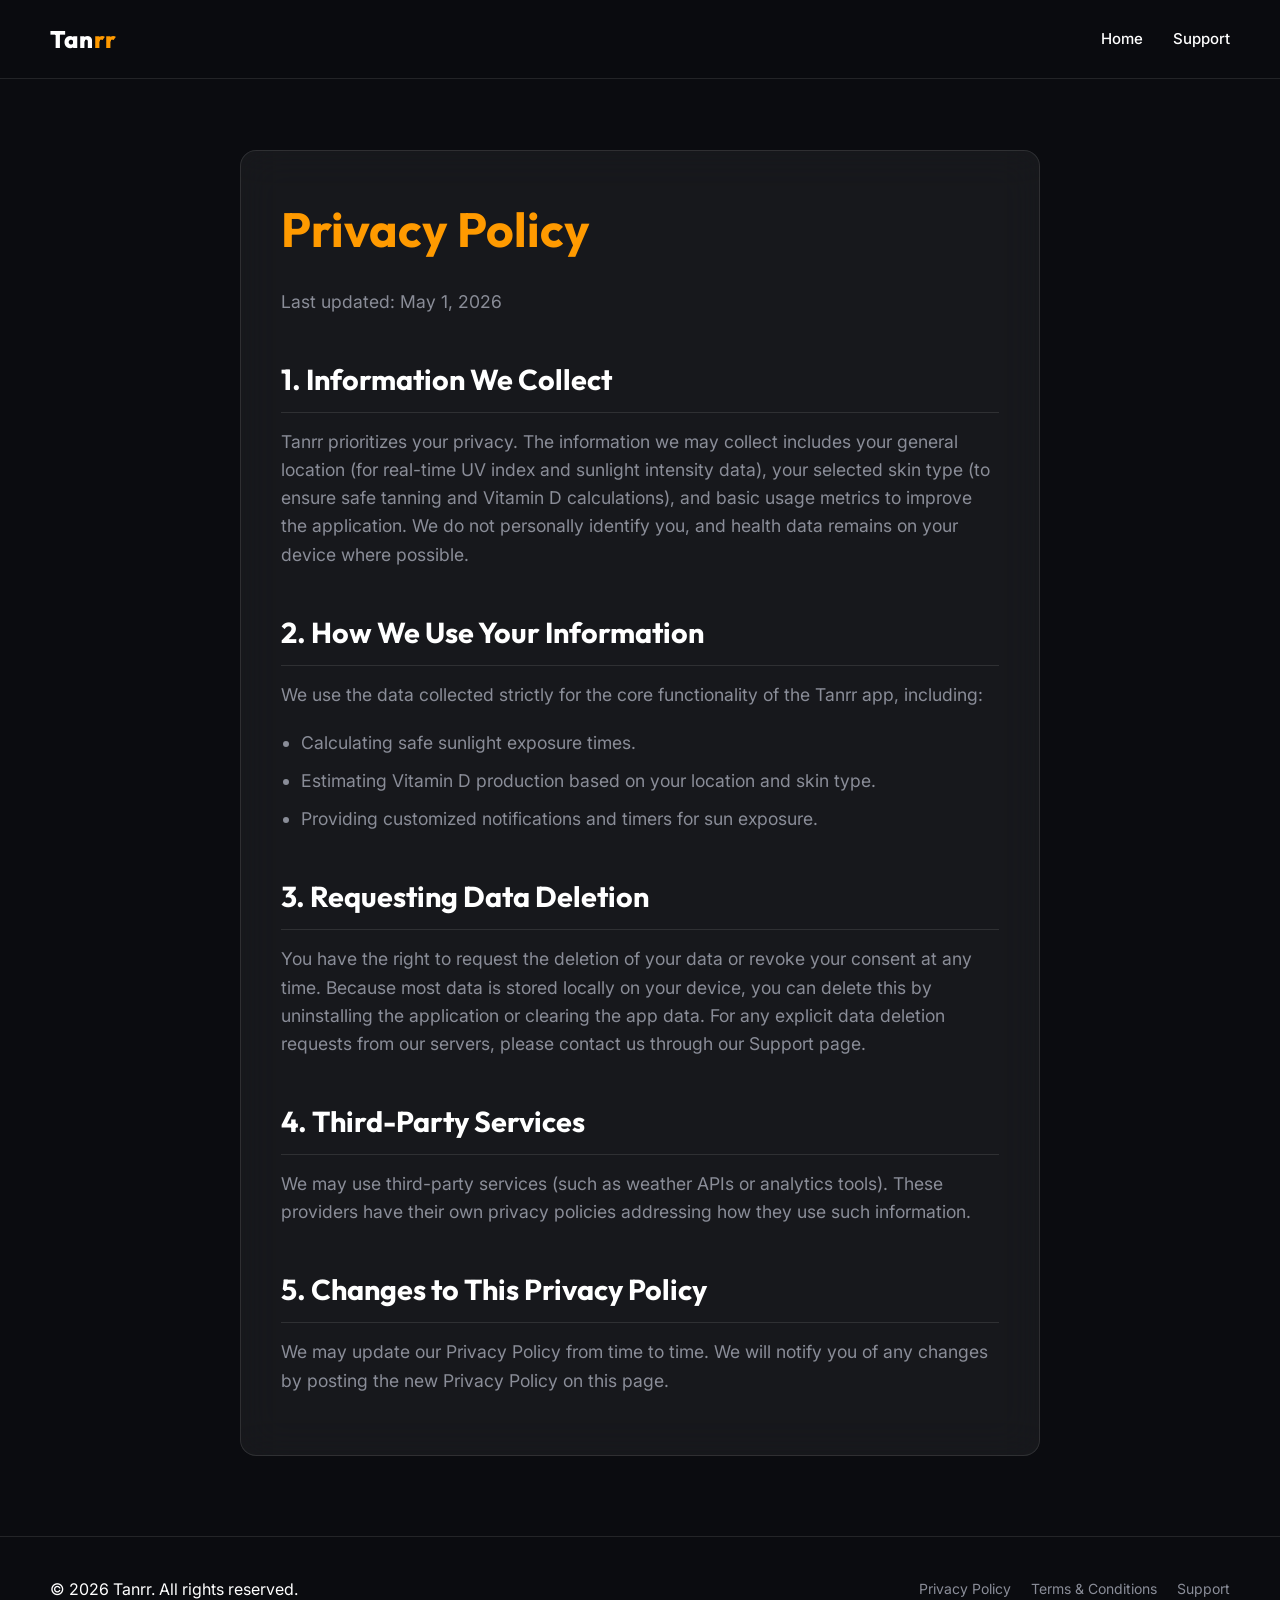
==== privacy.html @ 865211ab "first commit" ====
<!DOCTYPE html>
<html lang="en">
<head>
    <meta charset="UTF-8">
    <meta name="viewport" content="width=device-width, initial-scale=1.0">
    <title>Privacy Policy - Tanrr</title>
    <meta name="description" content="Privacy Policy for Tanrr application.">
    <link rel="stylesheet" href="style.css">
</head>
<body>
    <header>
        <div class="logo">Tan<span>rr</span></div>
        <nav>
            <ul>
                <li><a href="index.html">Home</a></li>
                <li><a href="support.html">Support</a></li>
            </ul>
        </nav>
    </header>

    <main class="page-content">
        <div class="glass-panel">
            <h1>Privacy Policy</h1>
            <p>Last updated: May 1, 2026</p>

            <h2>1. Information We Collect</h2>
            <p>Tanrr prioritizes your privacy. The information we may collect includes your general location (for real-time UV index and sunlight intensity data), your selected skin type (to ensure safe tanning and Vitamin D calculations), and basic usage metrics to improve the application. We do not personally identify you, and health data remains on your device where possible.</p>

            <h2>2. How We Use Your Information</h2>
            <p>We use the data collected strictly for the core functionality of the Tanrr app, including: </p>
            <ul>
                <li>Calculating safe sunlight exposure times.</li>
                <li>Estimating Vitamin D production based on your location and skin type.</li>
                <li>Providing customized notifications and timers for sun exposure.</li>
            </ul>

            <h2>3. Requesting Data Deletion</h2>
            <p>You have the right to request the deletion of your data or revoke your consent at any time. Because most data is stored locally on your device, you can delete this by uninstalling the application or clearing the app data. For any explicit data deletion requests from our servers, please contact us through our Support page.</p>

            <h2>4. Third-Party Services</h2>
            <p>We may use third-party services (such as weather APIs or analytics tools). These providers have their own privacy policies addressing how they use such information.</p>
            
            <h2>5. Changes to This Privacy Policy</h2>
            <p>We may update our Privacy Policy from time to time. We will notify you of any changes by posting the new Privacy Policy on this page.</p>
        </div>
    </main>

    <footer>
        <div class="footer-content">
            <p>&copy; 2026 Tanrr. All rights reserved.</p>
            <div class="footer-links">
                <a href="privacy.html">Privacy Policy</a>
                <a href="terms.html">Terms & Conditions</a>
                <a href="support.html">Support</a>
            </div>
        </div>
    </footer>
</body>
</html>
---- style.css ----
@import url('https://fonts.googleapis.com/css2?family=Inter:wght@300;400;600;800&family=Outfit:wght@400;600;800&display=swap');

:root {
  --bg-color: #0b0c10;
  --text-primary: #ffffff;
  --text-secondary: #8a8d98;
  --accent-color: #ff9a00;
  --accent-glow: rgba(255, 154, 0, 0.5);
  --glass-bg: rgba(255, 255, 255, 0.05);
  --glass-border: rgba(255, 255, 255, 0.1);
}

* {
  margin: 0;
  padding: 0;
  box-sizing: border-box;
}

body {
  font-family: 'Inter', sans-serif;
  background-color: var(--bg-color);
  color: var(--text-primary);
  line-height: 1.6;
  overflow-x: hidden;
}

h1, h2, h3, h4 {
  font-family: 'Outfit', sans-serif;
}

a {
  color: var(--text-primary);
  text-decoration: none;
  transition: color 0.3s ease;
}

a:hover {
  color: var(--accent-color);
}

/* Header & Nav */
header {
  position: fixed;
  top: 0;
  width: 100%;
  padding: 20px 50px;
  display: flex;
  justify-content: space-between;
  align-items: center;
  z-index: 1000;
  background: rgba(11, 12, 16, 0.8);
  backdrop-filter: blur(10px);
  border-bottom: 1px solid var(--glass-border);
}

.logo {
  font-family: 'Outfit', sans-serif;
  font-size: 24px;
  font-weight: 800;
  color: var(--text-primary);
  letter-spacing: 1px;
}

.logo span {
  color: var(--accent-color);
}

nav ul {
  list-style: none;
  display: flex;
  gap: 30px;
}

nav ul li a {
  font-size: 15px;
  font-weight: 500;
}

/* Hero Section */
.hero {
  height: 100vh;
  display: flex;
  flex-direction: column;
  justify-content: center;
  align-items: center;
  text-align: center;
  padding: 0 20px;
  position: relative;
}

.hero::before {
  content: '';
  position: absolute;
  top: 20%;
  left: 50%;
  transform: translate(-50%, -50%);
  width: 500px;
  height: 500px;
  background: var(--accent-color);
  filter: blur(200px);
  opacity: 0.2;
  z-index: -1;
  border-radius: 50%;
}

.hero h1 {
  font-size: 4rem;
  font-weight: 800;
  margin-bottom: 20px;
  background: linear-gradient(135deg, #ffffff, #a8a9b0);
  -webkit-background-clip: text;
  -webkit-text-fill-color: transparent;
}

.hero p {
  font-size: 1.2rem;
  color: var(--text-secondary);
  max-width: 600px;
  margin-bottom: 40px;
}

.cta-button {
  padding: 15px 40px;
  background: linear-gradient(135deg, #ff9a00, #ff5500);
  color: #fff;
  font-size: 16px;
  font-weight: 600;
  border-radius: 30px;
  box-shadow: 0 10px 20px var(--accent-glow);
  transition: transform 0.3s ease, box-shadow 0.3s ease;
}

.cta-button:hover {
  transform: translateY(-3px);
  box-shadow: 0 15px 30px var(--accent-glow);
  color: #fff;
}

/* Pages Section */
.page-content {
  padding: 150px 50px 80px;
  max-width: 900px;
  margin: 0 auto;
}

.page-content h1 {
  font-size: 3rem;
  margin-bottom: 20px;
  color: var(--accent-color);
}

.page-content h2 {
  font-size: 1.8rem;
  margin-top: 40px;
  margin-bottom: 15px;
  border-bottom: 1px solid var(--glass-border);
  padding-bottom: 10px;
}

.page-content p, .page-content ul {
  font-size: 1.1rem;
  color: var(--text-secondary);
  margin-bottom: 20px;
}

.page-content ul {
  padding-left: 20px;
}

.page-content ul li {
  margin-bottom: 10px;
}

.glass-panel {
  background: var(--glass-bg);
  border: 1px solid var(--glass-border);
  border-radius: 16px;
  padding: 40px;
  backdrop-filter: blur(20px);
}

/* Form Styles */
.form-group {
  margin-bottom: 20px;
}

.form-group label {
  display: block;
  margin-bottom: 8px;
  font-weight: 600;
  color: var(--text-primary);
}

.form-group input, .form-group textarea {
  width: 100%;
  padding: 15px;
  background: rgba(255, 255, 255, 0.05);
  border: 1px solid var(--glass-border);
  border-radius: 8px;
  color: var(--text-primary);
  font-family: 'Inter', sans-serif;
  outline: none;
  transition: border-color 0.3s ease;
}

.form-group input:focus, .form-group textarea:focus {
  border-color: var(--accent-color);
}

.submit-btn {
  background: var(--accent-color);
  color: #fff;
  border: none;
  padding: 15px 30px;
  border-radius: 8px;
  font-weight: 600;
  cursor: pointer;
  transition: opacity 0.3s ease;
}

.submit-btn:hover {
  opacity: 0.9;
}

/* Footer */
footer {
  padding: 40px 50px;
  text-align: center;
  border-top: 1px solid var(--glass-border);
  margin-top: auto;
}

.footer-content {
  display: flex;
  justify-content: space-between;
  align-items: center;
  max-width: 1200px;
  margin: 0 auto;
}

.footer-links {
  display: flex;
  gap: 20px;
}

.footer-links a {
  color: var(--text-secondary);
  font-size: 14px;
}

.footer-links a:hover {
  color: var(--text-primary);
}

/* Responsive */
@media (max-width: 768px) {
  header { padding: 20px; }
  .hero h1 { font-size: 2.5rem; }
  .page-content { padding: 120px 20px 60px; }
  .footer-content { flex-direction: column; gap: 20px; }
}
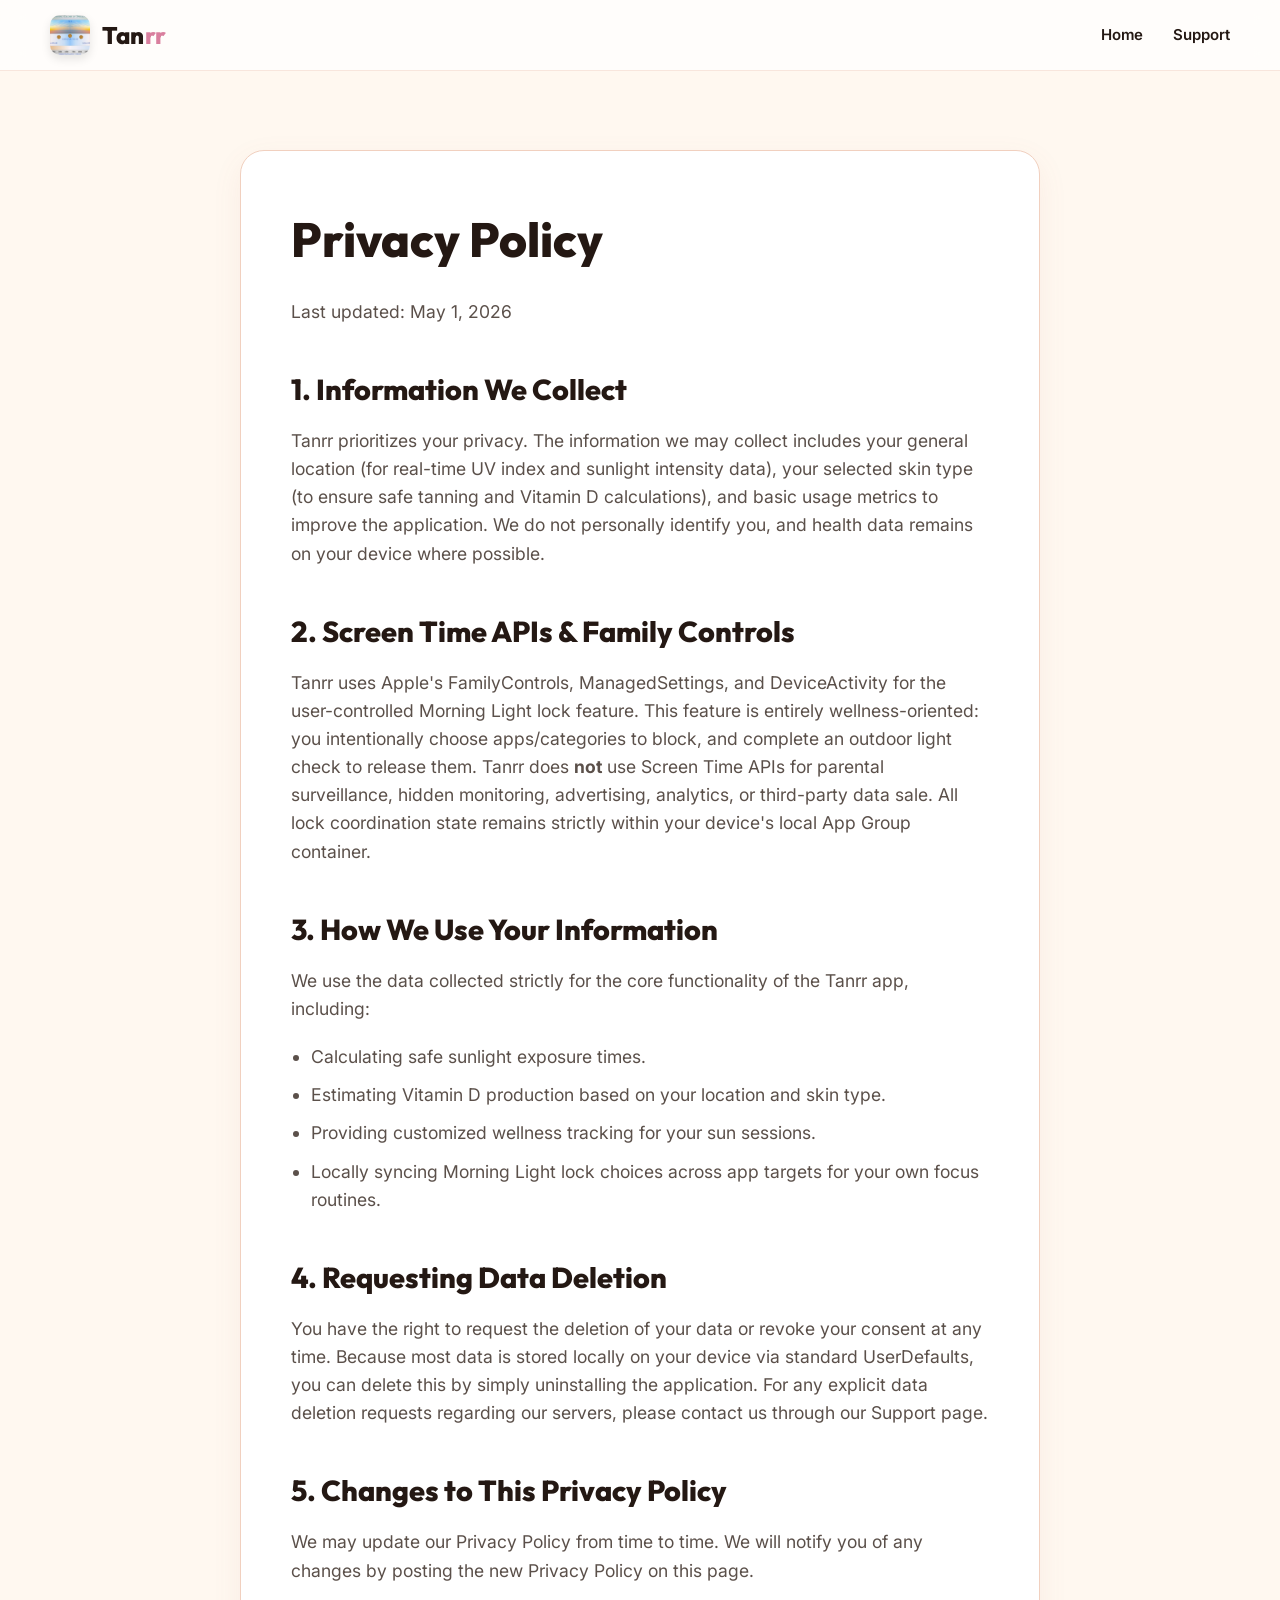
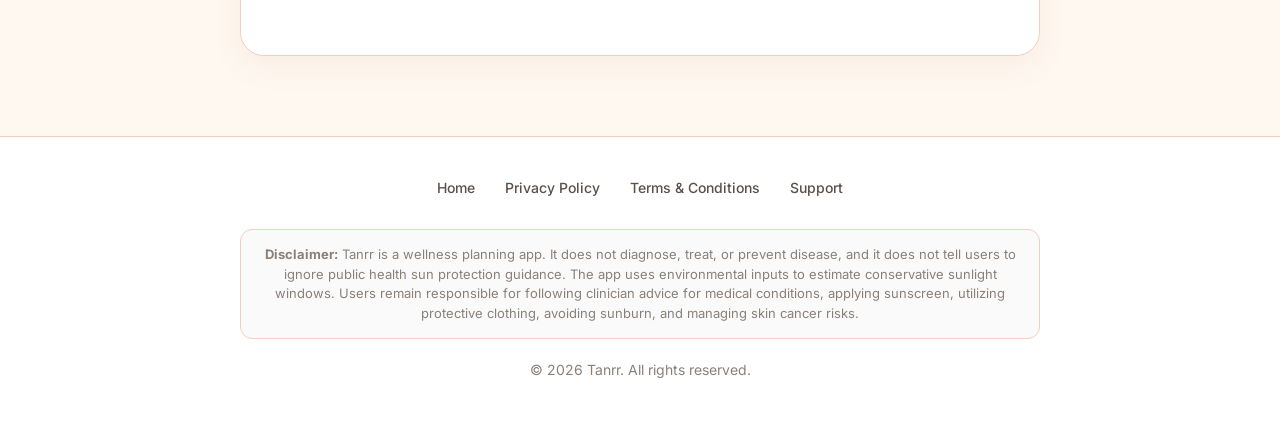
==== commit 588bd9ed: "Redesign website to match onboarding aesthetic and add disclaimer" ====
--- a/privacy.html
+++ b/privacy.html
@@ -9,7 +9,10 @@
 </head>
 <body>
     <header>
-        <div class="logo">Tan<span>rr</span></div>
+        <a href="index.html" class="logo-container">
+            <img src="app-icon.jpeg" alt="Tanrr Icon" class="app-icon" />
+            <div class="logo">Tan<span>rr</span></div>
+        </a>
         <nav>
             <ul>
                 <li><a href="index.html">Home</a></li>
@@ -26,20 +29,21 @@
             <h2>1. Information We Collect</h2>
             <p>Tanrr prioritizes your privacy. The information we may collect includes your general location (for real-time UV index and sunlight intensity data), your selected skin type (to ensure safe tanning and Vitamin D calculations), and basic usage metrics to improve the application. We do not personally identify you, and health data remains on your device where possible.</p>
 
-            <h2>2. How We Use Your Information</h2>
+            <h2>2. Screen Time APIs & Family Controls</h2>
+            <p>Tanrr uses Apple's FamilyControls, ManagedSettings, and DeviceActivity for the user-controlled Morning Light lock feature. This feature is entirely wellness-oriented: you intentionally choose apps/categories to block, and complete an outdoor light check to release them. Tanrr does <strong>not</strong> use Screen Time APIs for parental surveillance, hidden monitoring, advertising, analytics, or third-party data sale. All lock coordination state remains strictly within your device's local App Group container.</p>
+
+            <h2>3. How We Use Your Information</h2>
             <p>We use the data collected strictly for the core functionality of the Tanrr app, including: </p>
             <ul>
                 <li>Calculating safe sunlight exposure times.</li>
                 <li>Estimating Vitamin D production based on your location and skin type.</li>
-                <li>Providing customized notifications and timers for sun exposure.</li>
+                <li>Providing customized wellness tracking for your sun sessions.</li>
+                <li>Locally syncing Morning Light lock choices across app targets for your own focus routines.</li>
             </ul>
 
-            <h2>3. Requesting Data Deletion</h2>
-            <p>You have the right to request the deletion of your data or revoke your consent at any time. Because most data is stored locally on your device, you can delete this by uninstalling the application or clearing the app data. For any explicit data deletion requests from our servers, please contact us through our Support page.</p>
+            <h2>4. Requesting Data Deletion</h2>
+            <p>You have the right to request the deletion of your data or revoke your consent at any time. Because most data is stored locally on your device via standard UserDefaults, you can delete this by simply uninstalling the application. For any explicit data deletion requests regarding our servers, please contact us through our Support page.</p>
 
-            <h2>4. Third-Party Services</h2>
-            <p>We may use third-party services (such as weather APIs or analytics tools). These providers have their own privacy policies addressing how they use such information.</p>
-            
             <h2>5. Changes to This Privacy Policy</h2>
             <p>We may update our Privacy Policy from time to time. We will notify you of any changes by posting the new Privacy Policy on this page.</p>
         </div>
@@ -47,12 +51,16 @@
 
     <footer>
         <div class="footer-content">
-            <p>&copy; 2026 Tanrr. All rights reserved.</p>
             <div class="footer-links">
+                <a href="index.html">Home</a>
                 <a href="privacy.html">Privacy Policy</a>
                 <a href="terms.html">Terms & Conditions</a>
                 <a href="support.html">Support</a>
             </div>
+            <div class="medical-disclaimer">
+                <strong>Disclaimer:</strong> Tanrr is a wellness planning app. It does not diagnose, treat, or prevent disease, and it does not tell users to ignore public health sun protection guidance. The app uses environmental inputs to estimate conservative sunlight windows. Users remain responsible for following clinician advice for medical conditions, applying sunscreen, utilizing protective clothing, avoiding sunburn, and managing skin cancer risks.
+            </div>
+            <p class="copyright">&copy; 2026 Tanrr. All rights reserved.</p>
         </div>
     </footer>
 </body>
--- a/style.css
+++ b/style.css
@@ -1,13 +1,16 @@
-@import url('https://fonts.googleapis.com/css2?family=Inter:wght@300;400;600;800&family=Outfit:wght@400;600;800&display=swap');
+@import url('https://fonts.googleapis.com/css2?family=Inter:wght@300;400;500;600;800&family=Outfit:wght@400;600;800&display=swap');
 
 :root {
-  --bg-color: #0b0c10;
-  --text-primary: #ffffff;
-  --text-secondary: #8a8d98;
-  --accent-color: #ff9a00;
-  --accent-glow: rgba(255, 154, 0, 0.5);
-  --glass-bg: rgba(255, 255, 255, 0.05);
-  --glass-border: rgba(255, 255, 255, 0.1);
+  --bg-color: #FFF8F0;
+  --text-primary: #241813;
+  --text-secondary: #5B504A;
+  --accent-pink: #D97F9E;
+  --accent-orange: #F4A261;
+  --card-bg: #FFFFFF;
+  --border-color: #F1D0BF;
+  --glass-bg: rgba(255, 255, 255, 0.7);
+  --glass-border: rgba(241, 208, 191, 0.5);
+  --shadow-soft: 0 10px 30px rgba(179, 106, 85, 0.08);
 }
 
 * {
@@ -26,6 +29,7 @@
 
 h1, h2, h3, h4 {
   font-family: 'Outfit', sans-serif;
+  font-weight: 800;
 }
 
 a {
@@ -35,7 +39,7 @@
 }
 
 a:hover {
-  color: var(--accent-color);
+  color: var(--accent-pink);
 }
 
 /* Header & Nav */
@@ -43,14 +47,29 @@
   position: fixed;
   top: 0;
   width: 100%;
-  padding: 20px 50px;
+  padding: 15px 50px;
   display: flex;
   justify-content: space-between;
   align-items: center;
   z-index: 1000;
-  background: rgba(11, 12, 16, 0.8);
-  backdrop-filter: blur(10px);
+  background: var(--glass-bg);
+  backdrop-filter: blur(12px);
+  -webkit-backdrop-filter: blur(12px);
   border-bottom: 1px solid var(--glass-border);
+}
+
+.logo-container {
+  display: flex;
+  align-items: center;
+  gap: 12px;
+}
+
+.app-icon {
+  width: 40px;
+  height: 40px;
+  border-radius: 10px;
+  box-shadow: 0 4px 10px rgba(0,0,0,0.1);
+  object-fit: cover;
 }
 
 .logo {
@@ -58,11 +77,11 @@
   font-size: 24px;
   font-weight: 800;
   color: var(--text-primary);
-  letter-spacing: 1px;
+  letter-spacing: 0.5px;
 }
 
 .logo span {
-  color: var(--accent-color);
+  color: var(--accent-pink);
 }
 
 nav ul {
@@ -73,66 +92,70 @@
 
 nav ul li a {
   font-size: 15px;
-  font-weight: 500;
+  font-weight: 600;
 }
 
 /* Hero Section */
 .hero {
-  height: 100vh;
+  min-height: 100vh;
   display: flex;
   flex-direction: column;
   justify-content: center;
   align-items: center;
   text-align: center;
-  padding: 0 20px;
+  padding: 100px 20px 60px;
   position: relative;
 }
 
-.hero::before {
-  content: '';
+.hero-glow {
   position: absolute;
-  top: 20%;
+  top: 30%;
   left: 50%;
   transform: translate(-50%, -50%);
-  width: 500px;
-  height: 500px;
-  background: var(--accent-color);
-  filter: blur(200px);
-  opacity: 0.2;
+  width: 600px;
+  height: 600px;
+  background: radial-gradient(circle, rgba(238, 185, 142, 0.4) 0%, rgba(255, 248, 240, 0) 70%);
   z-index: -1;
   border-radius: 50%;
 }
 
 .hero h1 {
   font-size: 4rem;
-  font-weight: 800;
   margin-bottom: 20px;
-  background: linear-gradient(135deg, #ffffff, #a8a9b0);
+  color: var(--text-primary);
+  line-height: 1.1;
+}
+
+.hero h1 span {
+  background: linear-gradient(135deg, var(--accent-pink), var(--accent-orange));
   -webkit-background-clip: text;
   -webkit-text-fill-color: transparent;
 }
 
 .hero p {
-  font-size: 1.2rem;
+  font-size: 1.3rem;
   color: var(--text-secondary);
-  max-width: 600px;
+  max-width: 650px;
   margin-bottom: 40px;
+  font-weight: 400;
 }
 
 .cta-button {
-  padding: 15px 40px;
-  background: linear-gradient(135deg, #ff9a00, #ff5500);
+  padding: 16px 45px;
+  background: linear-gradient(135deg, var(--accent-pink), #FF98B8);
   color: #fff;
   font-size: 16px;
   font-weight: 600;
-  border-radius: 30px;
-  box-shadow: 0 10px 20px var(--accent-glow);
+  border-radius: 40px;
+  box-shadow: 0 10px 25px rgba(217, 127, 158, 0.4);
   transition: transform 0.3s ease, box-shadow 0.3s ease;
+  border: none;
+  cursor: pointer;
 }
 
 .cta-button:hover {
   transform: translateY(-3px);
-  box-shadow: 0 15px 30px var(--accent-glow);
+  box-shadow: 0 15px 35px rgba(217, 127, 158, 0.5);
   color: #fff;
 }
 
@@ -146,15 +169,14 @@
 .page-content h1 {
   font-size: 3rem;
   margin-bottom: 20px;
-  color: var(--accent-color);
+  color: var(--text-primary);
 }
 
 .page-content h2 {
   font-size: 1.8rem;
   margin-top: 40px;
   margin-bottom: 15px;
-  border-bottom: 1px solid var(--glass-border);
-  padding-bottom: 10px;
+  color: var(--text-primary);
 }
 
 .page-content p, .page-content ul {
@@ -172,16 +194,16 @@
 }
 
 .glass-panel {
-  background: var(--glass-bg);
-  border: 1px solid var(--glass-border);
-  border-radius: 16px;
-  padding: 40px;
-  backdrop-filter: blur(20px);
+  background: var(--card-bg);
+  border: 1px solid var(--border-color);
+  border-radius: 24px;
+  padding: 50px;
+  box-shadow: var(--shadow-soft);
 }
 
 /* Form Styles */
 .form-group {
-  margin-bottom: 20px;
+  margin-bottom: 24px;
 }
 
 .form-group label {
@@ -194,68 +216,81 @@
 .form-group input, .form-group textarea {
   width: 100%;
   padding: 15px;
-  background: rgba(255, 255, 255, 0.05);
-  border: 1px solid var(--glass-border);
-  border-radius: 8px;
+  background: #FAFAFA;
+  border: 1.5px solid var(--border-color);
+  border-radius: 12px;
   color: var(--text-primary);
   font-family: 'Inter', sans-serif;
   outline: none;
-  transition: border-color 0.3s ease;
+  transition: border-color 0.3s ease, box-shadow 0.3s ease;
 }
 
 .form-group input:focus, .form-group textarea:focus {
-  border-color: var(--accent-color);
-}
-
-.submit-btn {
-  background: var(--accent-color);
-  color: #fff;
-  border: none;
-  padding: 15px 30px;
-  border-radius: 8px;
-  font-weight: 600;
-  cursor: pointer;
-  transition: opacity 0.3s ease;
-}
-
-.submit-btn:hover {
-  opacity: 0.9;
+  border-color: var(--accent-pink);
+  box-shadow: 0 0 0 3px rgba(217, 127, 158, 0.15);
+  background: #FFF;
+}
+
+form .cta-button {
+  width: 100%;
 }
 
 /* Footer */
 footer {
   padding: 40px 50px;
   text-align: center;
-  border-top: 1px solid var(--glass-border);
+  border-top: 1px solid var(--border-color);
+  background: var(--card-bg);
   margin-top: auto;
 }
 
 .footer-content {
   display: flex;
-  justify-content: space-between;
-  align-items: center;
+  flex-direction: column;
+  align-items: center;
+  gap: 20px;
   max-width: 1200px;
   margin: 0 auto;
 }
 
+.medical-disclaimer {
+  max-width: 800px;
+  font-size: 13px;
+  color: #8A807A;
+  line-height: 1.5;
+  background: #FAFAFA;
+  padding: 15px 20px;
+  border-radius: 12px;
+  border: 1px solid var(--border-color);
+}
+
 .footer-links {
   display: flex;
-  gap: 20px;
+  gap: 30px;
+  margin-bottom: 10px;
 }
 
 .footer-links a {
   color: var(--text-secondary);
   font-size: 14px;
+  font-weight: 500;
 }
 
 .footer-links a:hover {
-  color: var(--text-primary);
+  color: var(--accent-pink);
+}
+
+.copyright {
+  font-size: 14px;
+  color: #8A807A;
 }
 
 /* Responsive */
 @media (max-width: 768px) {
-  header { padding: 20px; }
-  .hero h1 { font-size: 2.5rem; }
+  header { padding: 15px 20px; }
+  .logo span { display: none; }
+  .hero h1 { font-size: 2.8rem; }
   .page-content { padding: 120px 20px 60px; }
-  .footer-content { flex-direction: column; gap: 20px; }
-}
+  .glass-panel { padding: 30px 20px; }
+  .footer-links { flex-wrap: wrap; justify-content: center; }
+}
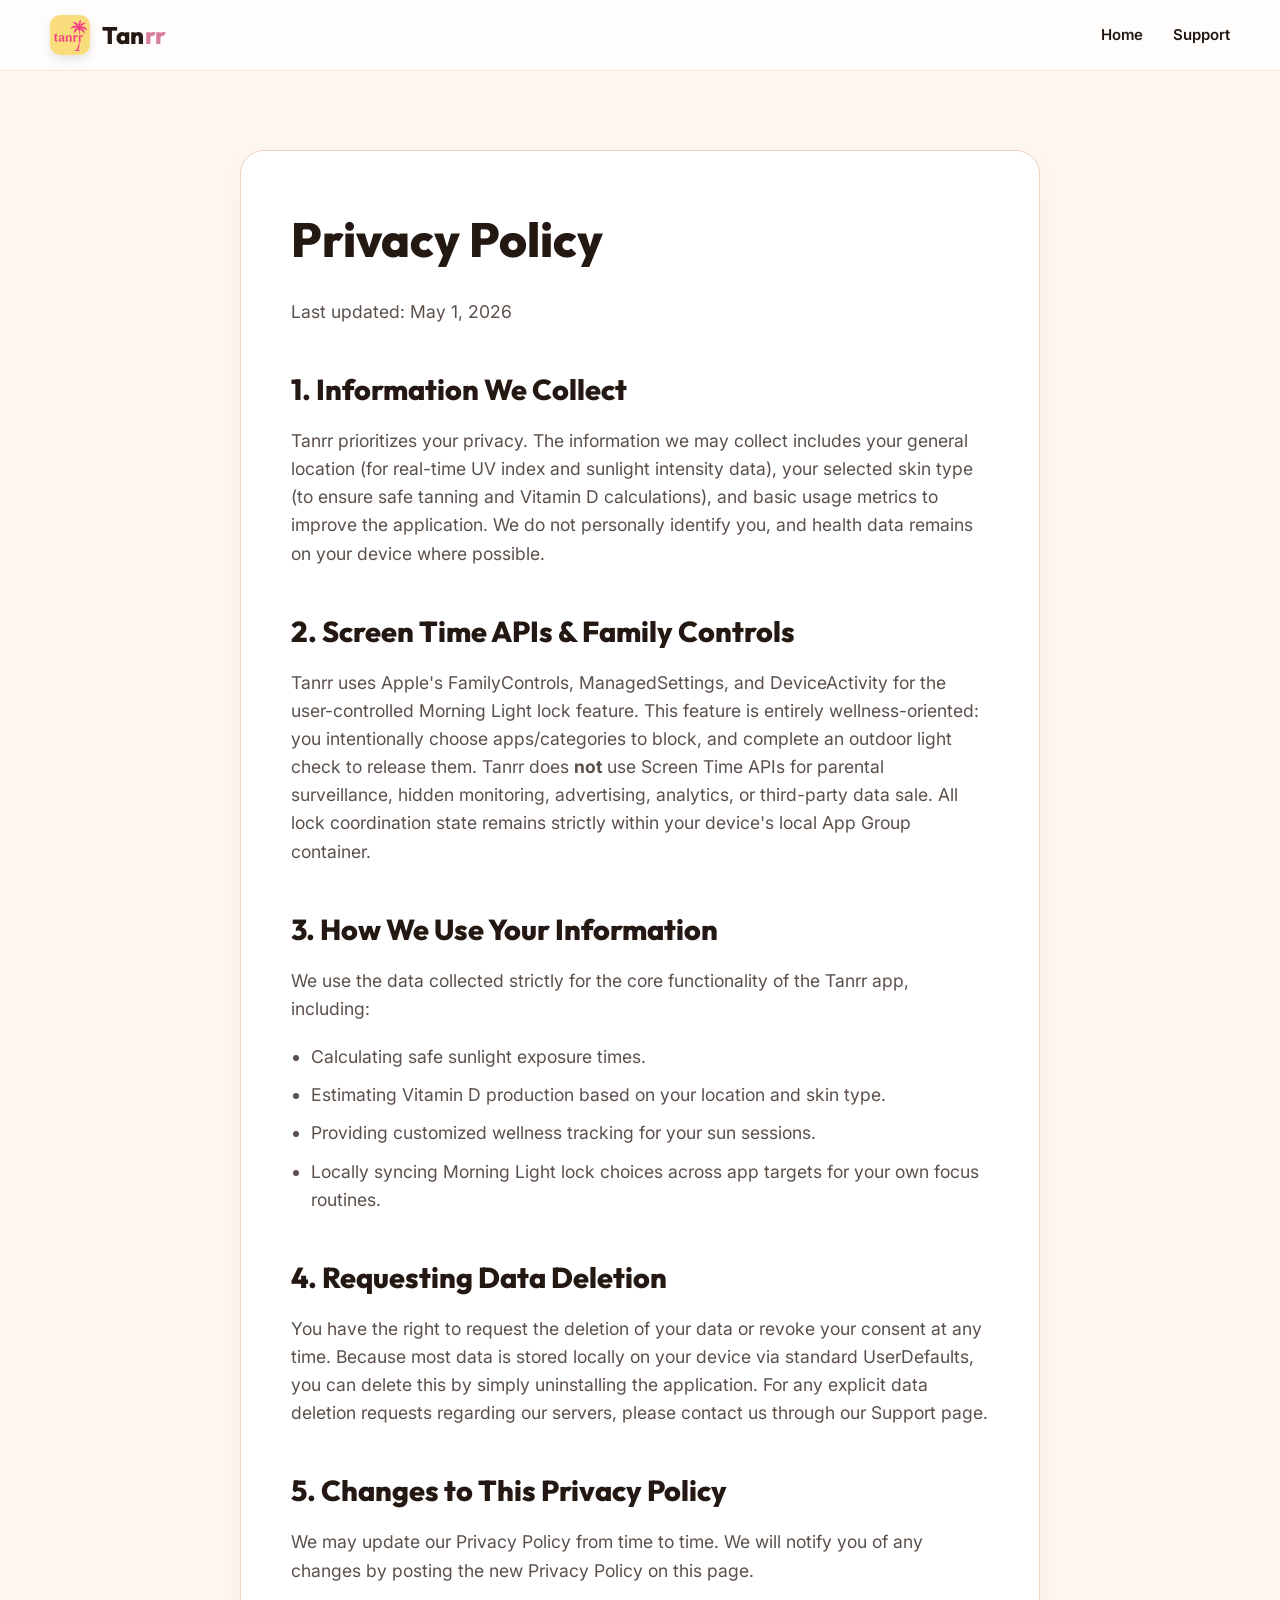
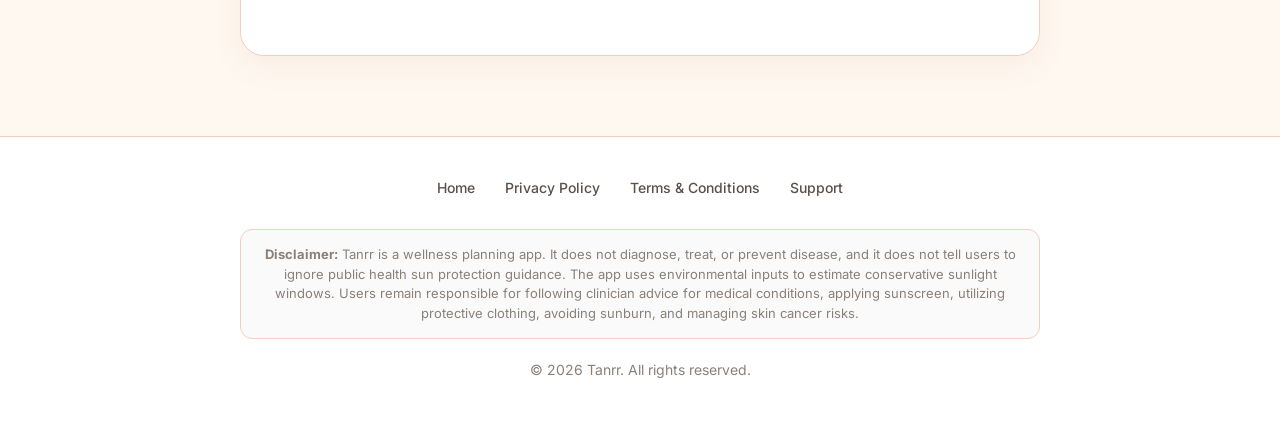
==== commit 1e36fcae: "Update app icon to 1024.png from Assets.xcassets" ====
--- a/privacy.html
+++ b/privacy.html
@@ -10,7 +10,7 @@
 <body>
     <header>
         <a href="index.html" class="logo-container">
-            <img src="app-icon.jpeg" alt="Tanrr Icon" class="app-icon" />
+            <img src="app-icon.png" alt="Tanrr Icon" class="app-icon" />
             <div class="logo">Tan<span>rr</span></div>
         </a>
         <nav>
